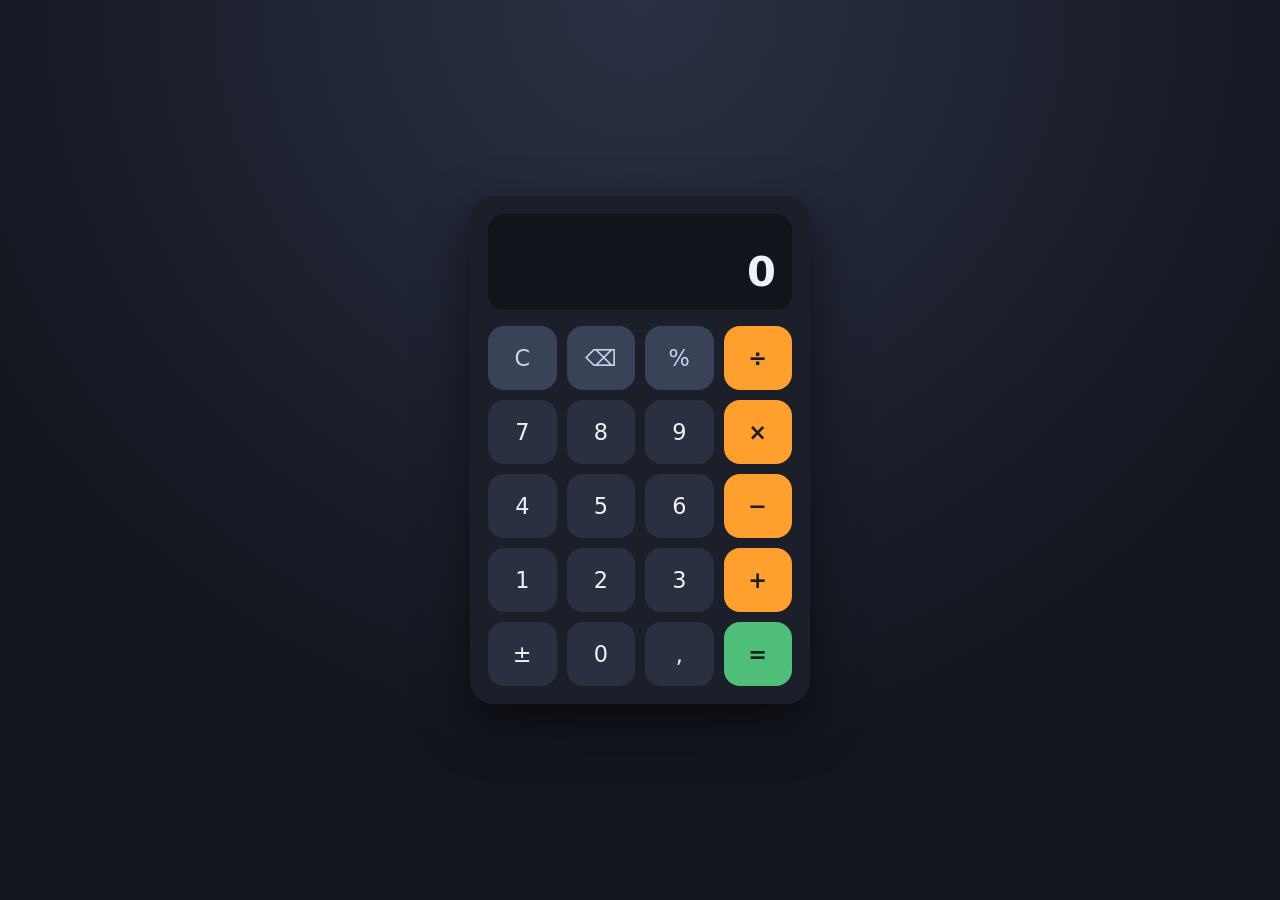
==== index.html @ df631333 "Ajouter une calculette simple Calculette en HTML/CSS/JS : quatre opérations, pourcentage, signe, eff" ====
<!DOCTYPE html>
<html lang="fr">
<head>
  <meta charset="UTF-8">
  <meta name="viewport" content="width=device-width, initial-scale=1.0">
  <meta name="theme-color" content="#1b1f2a">
  <title>Calculette</title>
  <link rel="stylesheet" href="style.css">
</head>
<body>
  <main class="calc" aria-label="Calculette">
    <div class="screen">
      <div id="history" class="history" aria-live="polite"></div>
      <div id="display" class="display" aria-live="polite">0</div>
    </div>
    <div class="keys">
      <button class="key fn" data-action="clear">C</button>
      <button class="key fn" data-action="back" aria-label="Effacer le dernier chiffre">⌫</button>
      <button class="key fn" data-action="percent">%</button>
      <button class="key op" data-op="/" aria-label="Diviser">÷</button>

      <button class="key" data-digit="7">7</button>
      <button class="key" data-digit="8">8</button>
      <button class="key" data-digit="9">9</button>
      <button class="key op" data-op="*" aria-label="Multiplier">×</button>

      <button class="key" data-digit="4">4</button>
      <button class="key" data-digit="5">5</button>
      <button class="key" data-digit="6">6</button>
      <button class="key op" data-op="-" aria-label="Soustraire">−</button>

      <button class="key" data-digit="1">1</button>
      <button class="key" data-digit="2">2</button>
      <button class="key" data-digit="3">3</button>
      <button class="key op" data-op="+" aria-label="Additionner">+</button>

      <button class="key" data-action="sign" aria-label="Changer le signe">±</button>
      <button class="key" data-digit="0">0</button>
      <button class="key" data-action="dot" aria-label="Virgule">,</button>
      <button class="key eq" data-action="equals">=</button>
    </div>
  </main>
  <script src="script.js"></script>
</body>
</html>
---- style.css ----
* { box-sizing: border-box; }

body {
  margin: 0;
  min-height: 100vh;
  display: flex;
  align-items: center;
  justify-content: center;
  padding: 16px;
  background: radial-gradient(circle at 50% 0%, #2b3145, #12151d 70%);
  font-family: system-ui, -apple-system, "Segoe UI", sans-serif;
  color: #eef1f8;
}

.calc {
  width: 100%;
  max-width: 340px;
  background: #1b1f2a;
  border-radius: 24px;
  padding: 18px;
  box-shadow: 0 20px 50px rgba(0, 0, 0, 0.5);
}

.screen {
  background: #11141b;
  border-radius: 16px;
  padding: 14px 16px;
  margin-bottom: 16px;
  text-align: right;
  min-height: 96px;
  display: flex;
  flex-direction: column;
  justify-content: flex-end;
  overflow: hidden;
}

.history {
  min-height: 1.2em;
  color: #8a93a8;
  font-size: 1rem;
  white-space: nowrap;
  overflow: hidden;
  text-overflow: ellipsis;
}

.display {
  font-size: 2.6rem;
  font-weight: 600;
  white-space: nowrap;
  overflow: hidden;
  text-overflow: ellipsis;
}

.display.error { color: #ff7a7a; font-size: 1.6rem; }

.keys {
  display: grid;
  grid-template-columns: repeat(4, 1fr);
  gap: 10px;
}

.key {
  font: inherit;
  font-size: 1.4rem;
  height: 64px;
  border: none;
  border-radius: 16px;
  background: #2a3040;
  color: #eef1f8;
  cursor: pointer;
  transition: background 0.12s, transform 0.06s;
}

.key:hover { background: #343b4f; }
.key:active, .key.pressed { transform: scale(0.95); }
.key:focus-visible { outline: 3px solid #ffb84d; outline-offset: 2px; }

.key.fn { background: #3a4258; color: #c9d2ea; }
.key.fn:hover { background: #454e68; }

.key.op { background: #ff9f2e; color: #1b1f2a; font-weight: 700; }
.key.op:hover { background: #ffb257; }
.key.op.active { background: #fff; color: #ff8a00; }

.key.eq { background: #4fbf7a; color: #10241a; font-weight: 700; }
.key.eq:hover { background: #63d18d; }
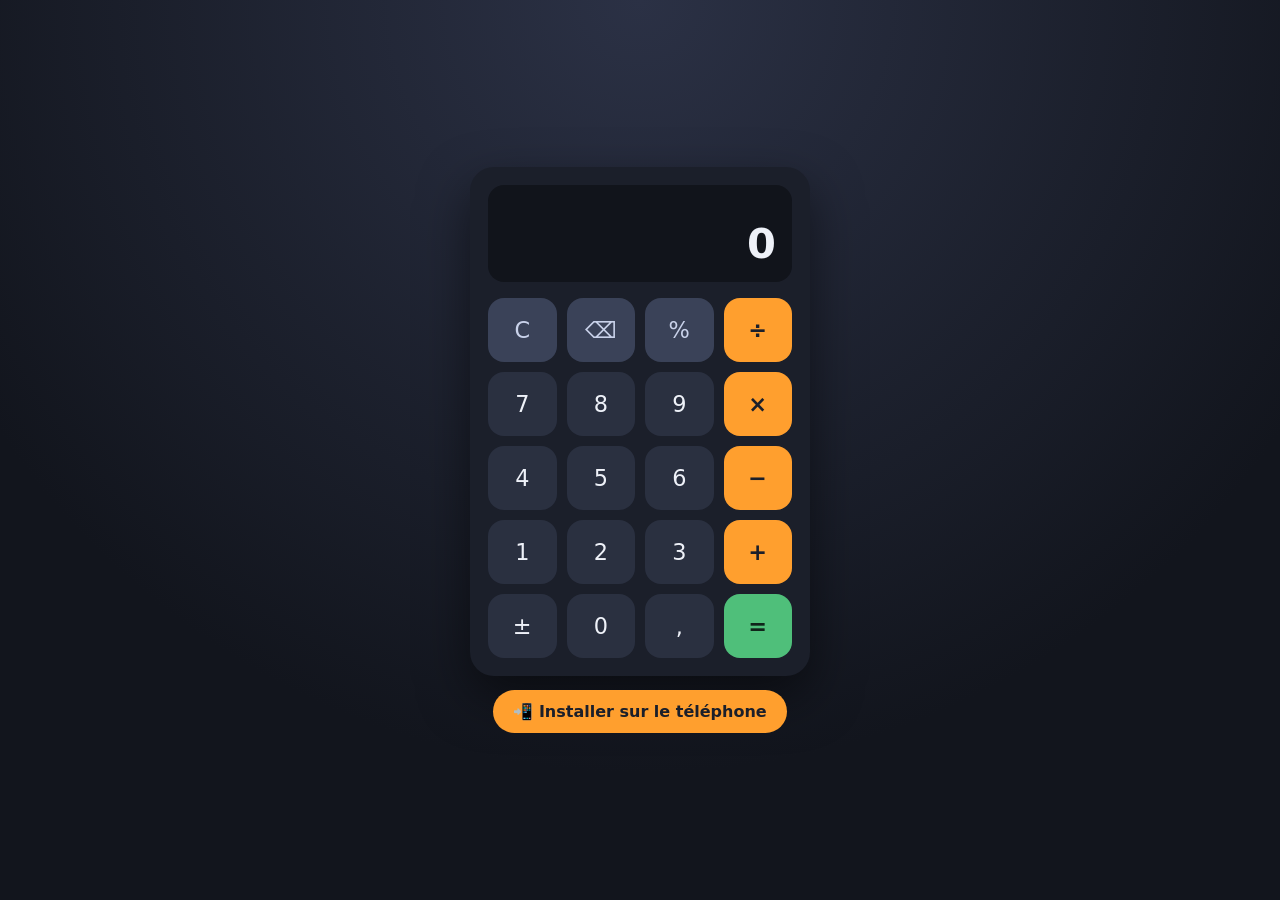
==== commit 4d574eea: "Calculette installable sur le téléphone et utilisable hors ligne Co-Authored-By: Claude Opus 5.5 <no" ====
--- a/index.html
+++ b/index.html
@@ -5,6 +5,13 @@
   <meta name="viewport" content="width=device-width, initial-scale=1.0">
   <meta name="theme-color" content="#1b1f2a">
   <title>Calculette</title>
+  <meta name="apple-mobile-web-app-capable" content="yes">
+  <meta name="mobile-web-app-capable" content="yes">
+  <meta name="apple-mobile-web-app-title" content="Calculette">
+  <meta name="apple-mobile-web-app-status-bar-style" content="black-translucent">
+  <link rel="manifest" href="manifest.webmanifest">
+  <link rel="icon" href="icons/icon-192.png">
+  <link rel="apple-touch-icon" href="icons/apple-touch-icon.png">
   <link rel="stylesheet" href="style.css">
 </head>
 <body>
@@ -40,6 +47,9 @@
       <button class="key eq" data-action="equals">=</button>
     </div>
   </main>
+  <button id="install" class="install" hidden>📲 Installer sur le téléphone</button>
+  <div id="install-help" class="install-help" hidden></div>
   <script src="script.js"></script>
+  <script src="install.js"></script>
 </body>
 </html>
--- a/style.css
+++ b/style.css
@@ -84,3 +84,27 @@
 
 .key.eq { background: #4fbf7a; color: #10241a; font-weight: 700; }
 .key.eq:hover { background: #63d18d; }
+
+body { flex-direction: column; gap: 14px; }
+
+.install {
+  font: inherit;
+  font-size: 1rem;
+  padding: 12px 20px;
+  border: none;
+  border-radius: 999px;
+  background: #ff9f2e;
+  color: #1b1f2a;
+  font-weight: 700;
+  cursor: pointer;
+}
+
+.install-help {
+  max-width: 340px;
+  text-align: center;
+  color: #c9d2ea;
+  font-size: 0.95rem;
+  line-height: 1.4;
+}
+
+[hidden] { display: none !important; }
